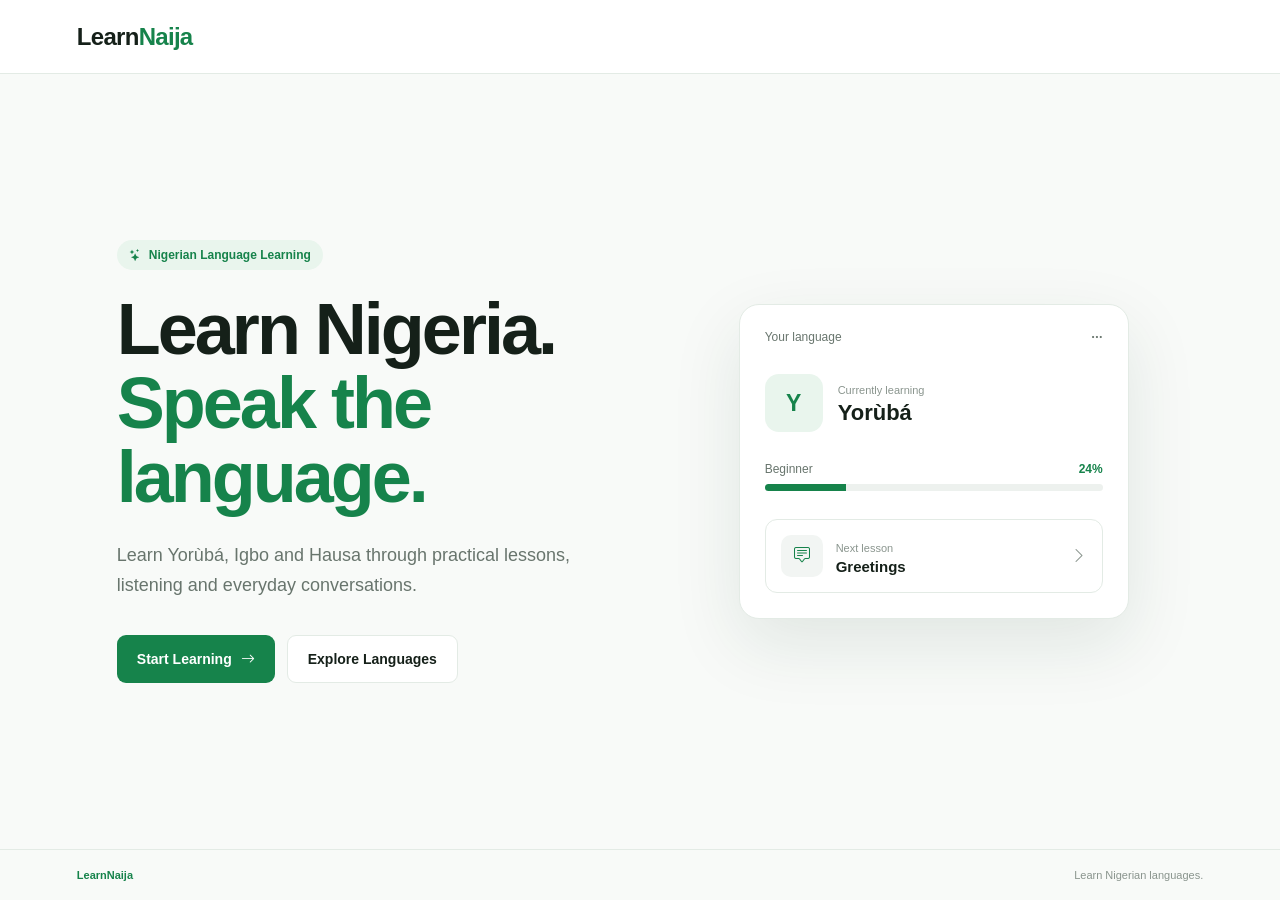
==== index.html @ c27b7b36 "Initial LearnNaija app" ====
<!DOCTYPE html>
<html lang="en">

<head>
  <meta charset="UTF-8">

  <meta
    name="viewport"
    content="width=device-width, initial-scale=1.0"
  >

  <title>LearnNaija</title>

  <!-- Bootstrap Icons -->
  <link
    rel="stylesheet"
    href="https://cdn.jsdelivr.net/npm/bootstrap-icons@1.11.3/font/bootstrap-icons.min.css"
  >

  <!-- Landing CSS -->
  <link rel="stylesheet" href="styles/index.css">
</head>

<body>

  <!-- LANDING NAV -->

  <header class="landing-nav">

    <a href="index.html" class="brand">
      Learn<span>Naija</span>
    </a>

    <button
      class="menu-button"
      aria-label="Open menu"
    >
      <i class="bi bi-list"></i>
    </button>

  </header>


  <!-- HERO -->

  <main class="landing-main">

    <section class="hero">

      <div class="hero-content">

        <div class="eyebrow">
          <i class="bi bi-stars"></i>
          Nigerian Language Learning
        </div>

        <h1>
          Learn Nigeria.<br>
          <span>Speak the language.</span>
        </h1>

        <p>
          Learn Yorùbá, Igbo and Hausa through
          practical lessons, listening and everyday
          conversations.
        </p>


        <div class="hero-actions">

          <a
            href="app.html"
            class="primary-btn"
          >
            Start Learning
            <i class="bi bi-arrow-right"></i>
          </a>


          <a
            href="app.html#languages"
            class="secondary-btn"
          >
            Explore Languages
          </a>

        </div>

      </div>


      <!-- SMALL VISUAL -->

      <div class="hero-visual">

        <div class="language-preview">

          <div class="preview-header">

            <span>
              Your language
            </span>

            <i class="bi bi-three-dots"></i>

          </div>


          <div class="selected-language">

            <div class="language-icon">
              Y
            </div>

            <div>
              <small>Currently learning</small>
              <h3>Yorùbá</h3>
            </div>

          </div>


          <div class="preview-progress">

            <div class="progress-info">

              <span>Beginner</span>

              <strong>24%</strong>

            </div>

            <div class="progress-track">
              <div></div>
            </div>

          </div>


          <div class="preview-lesson">

            <div class="lesson-icon">
              <i class="bi bi-chat-square-text"></i>
            </div>

            <div>

              <small>Next lesson</small>

              <h4>Greetings</h4>

            </div>

            <i class="bi bi-chevron-right"></i>

          </div>

        </div>

      </div>

    </section>

  </main>


  <footer class="landing-footer">

    <span>
      LearnNaija
    </span>

    <span>
      Learn Nigerian languages.
    </span>

  </footer>


  <script src="js/landing.js"></script>

</body>

</html>
---- styles/index.css ----
* {
  margin: 0;
  padding: 0;
  box-sizing: border-box;
}

:root {
  --green: #16834b;
  --green-dark: #0f6137;
  --green-light: #e9f5ed;

  --text: #152019;
  --muted: #68756d;

  --border: #e3ebe5;

  --background: #f8faf8;
  --white: #ffffff;
}

html {
  scroll-behavior: smooth;
}

body {
  font-family:
    Inter,
    Arial,
    Helvetica,
    sans-serif;

  background: var(--background);

  color: var(--text);

  min-height: 100vh;
}


/* =========================
   NAVIGATION
========================= */

.landing-nav {

  height: 74px;

  padding: 0 6%;

  display: flex;

  align-items: center;

  justify-content: space-between;

  background: rgba(255,255,255,0.95);

  border-bottom: 1px solid var(--border);

}

.brand {

  text-decoration: none;

  color: var(--text);

  font-size: 24px;

  font-weight: 800;

  letter-spacing: -0.7px;

}

.brand span {
  color: var(--green);
}

.menu-button {

  width: 42px;

  height: 42px;

  display: none;

  align-items: center;

  justify-content: center;

  border: 1px solid var(--border);

  background: white;

  border-radius: 9px;

  font-size: 21px;

  cursor: pointer;

}


/* =========================
   HERO
========================= */

.landing-main {

  min-height:
    calc(100vh - 125px);

  display: flex;

  align-items: center;

}

.hero {

  width: 100%;

  max-width: 1200px;

  margin: auto;

  padding: 80px 6%;

  display: grid;

  grid-template-columns:
    1.05fr
    0.95fr;

  gap: 80px;

  align-items: center;

}

.hero-content {

  max-width: 650px;

}

.eyebrow {

  display: inline-flex;

  align-items: center;

  gap: 8px;

  padding: 8px 12px;

  background: var(--green-light);

  color: var(--green);

  border-radius: 30px;

  font-size: 12px;

  font-weight: 700;

  margin-bottom: 22px;

}

.hero h1 {

  font-size:
    clamp(46px, 6vw, 72px);

  line-height: 1.03;

  letter-spacing: -3px;

  margin-bottom: 25px;

}

.hero h1 span {

  color: var(--green);

}

.hero-content > p {

  max-width: 560px;

  color: var(--muted);

  font-size: 18px;

  line-height: 1.7;

  margin-bottom: 34px;

}


/* =========================
   BUTTONS
========================= */

.hero-actions {

  display: flex;

  gap: 12px;

  flex-wrap: wrap;

}

.primary-btn,
.secondary-btn {

  min-height: 48px;

  padding: 0 20px;

  display: inline-flex;

  align-items: center;

  justify-content: center;

  gap: 9px;

  border-radius: 9px;

  text-decoration: none;

  font-size: 14px;

  font-weight: 700;

  transition: 0.2s;

}

.primary-btn {

  background: var(--green);

  color: white;

}

.primary-btn:hover {

  background: var(--green-dark);

  transform: translateY(-1px);

}

.secondary-btn {

  background: white;

  color: var(--text);

  border: 1px solid var(--border);

}

.secondary-btn:hover {

  border-color: var(--green);

  color: var(--green);

}


/* =========================
   VISUAL CARD
========================= */

.hero-visual {

  display: flex;

  justify-content: center;

}

.language-preview {

  width: 390px;

  background: white;

  border: 1px solid var(--border);

  border-radius: 20px;

  padding: 25px;

  box-shadow:
    0 25px 70px rgba(22, 60, 39, 0.10);

}

.preview-header {

  display: flex;

  align-items: center;

  justify-content: space-between;

  color: var(--muted);

  font-size: 12px;

}

.selected-language {

  display: flex;

  align-items: center;

  gap: 15px;

  padding: 30px 0;

}

.language-icon {

  width: 58px;

  height: 58px;

  display: flex;

  align-items: center;

  justify-content: center;

  border-radius: 14px;

  background: var(--green-light);

  color: var(--green);

  font-size: 23px;

  font-weight: 800;

}

.selected-language small,
.preview-lesson small {

  color: #8a958e;

  font-size: 11px;

}

.selected-language h3 {

  margin-top: 2px;

  font-size: 22px;

}


/* PROGRESS */

.progress-info {

  display: flex;

  justify-content: space-between;

  font-size: 12px;

  margin-bottom: 8px;

}

.progress-info span {

  color: var(--muted);

}

.progress-info strong {

  color: var(--green);

}

.progress-track {

  height: 7px;

  background: #edf1ee;

  border-radius: 20px;

  overflow: hidden;

}

.progress-track div {

  width: 24%;

  height: 100%;

  background: var(--green);

}


/* LESSON */

.preview-lesson {

  margin-top: 28px;

  padding: 15px;

  display: flex;

  align-items: center;

  gap: 13px;

  border: 1px solid var(--border);

  border-radius: 12px;

}

.lesson-icon {

  width: 42px;

  height: 42px;

  display: flex;

  align-items: center;

  justify-content: center;

  border-radius: 10px;

  background: #f2f5f3;

  color: var(--green);

}

.preview-lesson > div:nth-child(2) {

  flex: 1;

}

.preview-lesson h4 {

  font-size: 15px;

  margin-top: 2px;

}

.preview-lesson > i {

  color: #89948d;

}


/* =========================
   FOOTER
========================= */

.landing-footer {

  height: 51px;

  padding: 0 6%;

  display: flex;

  align-items: center;

  justify-content: space-between;

  border-top: 1px solid var(--border);

  color: #89948d;

  font-size: 11px;

}

.landing-footer span:first-child {

  color: var(--green);

  font-weight: 800;

}


/* =========================
   MOBILE
========================= */

@media (max-width: 800px) {

  .landing-nav {

    padding: 0 5%;

  }

  .menu-button {

    display: flex;

  }

  .landing-main {

    min-height:
      calc(100vh - 125px);

  }

  .hero {

    grid-template-columns: 1fr;

    gap: 45px;

    padding:
      55px 5%;

    text-align: center;

  }

  .hero-content {

    margin: auto;

  }

  .hero h1 {

    font-size: 46px;

    letter-spacing: -2px;

  }

  .hero-content > p {

    font-size: 16px;

  }

  .hero-actions {

    justify-content: center;

  }

  .hero-visual {

    width: 100%;

  }

  .language-preview {

    width: 100%;

    max-width: 390px;

  }

  .landing-footer {

    padding: 0 5%;

  }

}

@media (max-width: 450px) {

  .hero h1 {

    font-size: 40px;

  }

  .secondary-btn,
  .primary-btn {

    width: 100%;

  }

  .landing-footer span:last-child {

    display: none;

  }

}
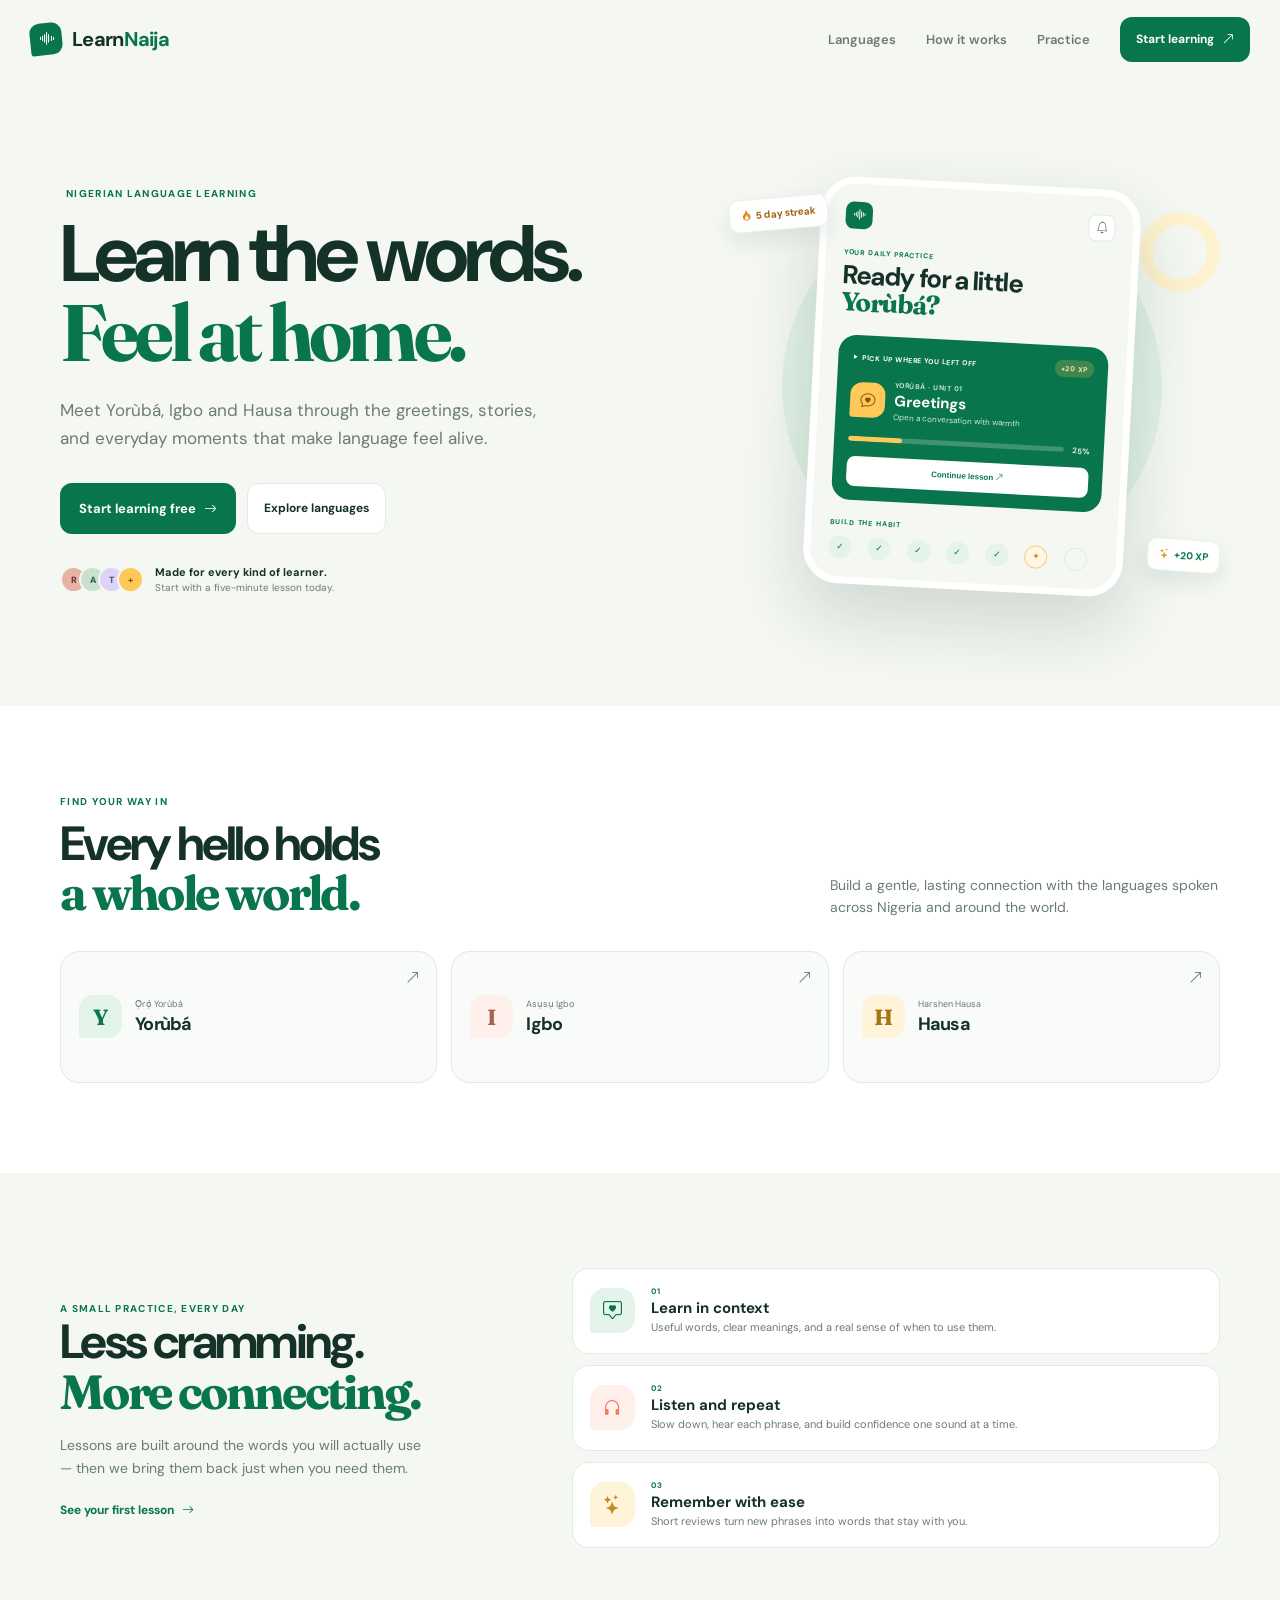
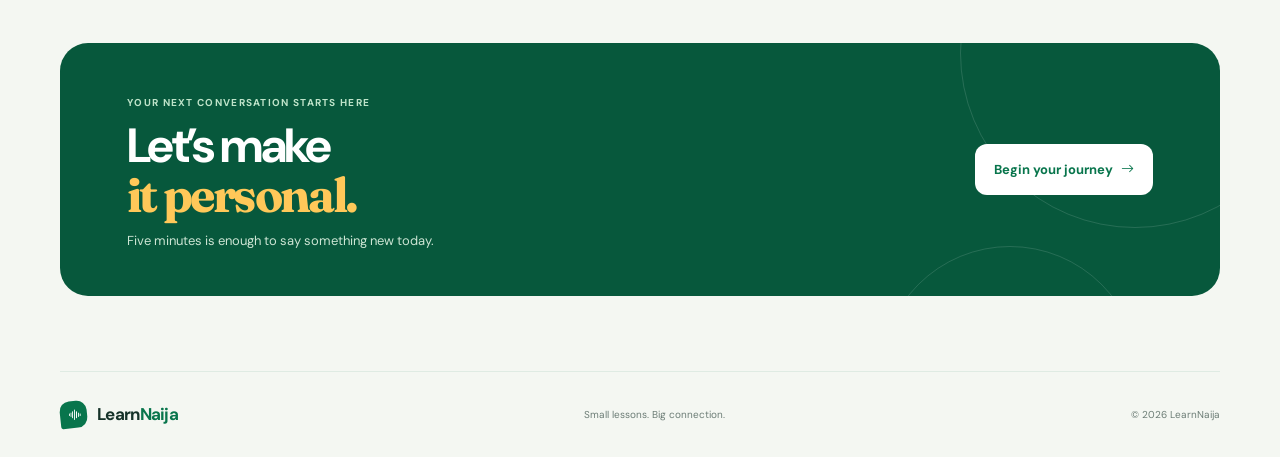
==== commit 106c586e: "LearnNaija AI Updtae" ====
--- a/index.html
+++ b/index.html
@@ -1,184 +1,227 @@
-<!DOCTYPE html>
-<html lang="en">
-
-<head>
-  <meta charset="UTF-8">
-
-  <meta
-    name="viewport"
-    content="width=device-width, initial-scale=1.0"
-  >
-
-  <title>LearnNaija</title>
-
-  <!-- Bootstrap Icons -->
-  <link
-    rel="stylesheet"
-    href="https://cdn.jsdelivr.net/npm/bootstrap-icons@1.11.3/font/bootstrap-icons.min.css"
-  >
-
-  <!-- Landing CSS -->
-  <link rel="stylesheet" href="styles/index.css">
-</head>
-
-<body>
-
-  <!-- LANDING NAV -->
-
-  <header class="landing-nav">
-
-    <a href="index.html" class="brand">
-      Learn<span>Naija</span>
-    </a>
-
-    <button
-      class="menu-button"
-      aria-label="Open menu"
-    >
-      <i class="bi bi-list"></i>
-    </button>
-
-  </header>
-
-
-  <!-- HERO -->
-
-  <main class="landing-main">
-
-    <section class="hero">
-
-      <div class="hero-content">
-
-        <div class="eyebrow">
-          <i class="bi bi-stars"></i>
-          Nigerian Language Learning
-        </div>
-
-        <h1>
-          Learn Nigeria.<br>
-          <span>Speak the language.</span>
-        </h1>
-
-        <p>
-          Learn Yorùbá, Igbo and Hausa through
-          practical lessons, listening and everyday
-          conversations.
-        </p>
-
-
-        <div class="hero-actions">
-
-          <a
-            href="app.html"
-            class="primary-btn"
-          >
-            Start Learning
-            <i class="bi bi-arrow-right"></i>
-          </a>
-
-
-          <a
-            href="app.html#languages"
-            class="secondary-btn"
-          >
-            Explore Languages
-          </a>
-
-        </div>
-
-      </div>
-
-
-      <!-- SMALL VISUAL -->
-
-      <div class="hero-visual">
-
-        <div class="language-preview">
-
-          <div class="preview-header">
-
-            <span>
-              Your language
-            </span>
-
-            <i class="bi bi-three-dots"></i>
-
-          </div>
-
-
-          <div class="selected-language">
-
-            <div class="language-icon">
-              Y
-            </div>
-
-            <div>
-              <small>Currently learning</small>
-              <h3>Yorùbá</h3>
-            </div>
-
-          </div>
-
-
-          <div class="preview-progress">
-
-            <div class="progress-info">
-
-              <span>Beginner</span>
-
-              <strong>24%</strong>
-
-            </div>
-
-            <div class="progress-track">
-              <div></div>
-            </div>
-
-          </div>
-
-
-          <div class="preview-lesson">
-
-            <div class="lesson-icon">
-              <i class="bi bi-chat-square-text"></i>
-            </div>
-
-            <div>
-
-              <small>Next lesson</small>
-
-              <h4>Greetings</h4>
-
-            </div>
-
-            <i class="bi bi-chevron-right"></i>
-
-          </div>
-
-        </div>
-
-      </div>
-
-    </section>
-
-  </main>
-
-
-  <footer class="landing-footer">
-
-    <span>
-      LearnNaija
-    </span>
-
-    <span>
-      Learn Nigerian languages.
-    </span>
-
-  </footer>
-
-
-  <script src="js/landing.js"></script>
-
-</body>
-
-</html>+<!doctype html>
+<html lang="en">
+  <head>
+    <meta charset="UTF-8" />
+    <meta name="viewport" content="width=device-width, initial-scale=1.0" />
+    <meta name="theme-color" content="#0a704a" />
+    <meta
+      name="description"
+      content="Learn Yorùbá, Igbo, and Hausa with joyful, everyday lessons."
+    />
+    <title>LearnNaija — Speak it like home</title>
+    <link rel="preconnect" href="https://fonts.googleapis.com" />
+    <link rel="preconnect" href="https://fonts.gstatic.com" crossorigin />
+    <link
+      href="https://fonts.googleapis.com/css2?family=DM+Sans:wght@400;500;600;700&family=Fraunces:opsz,wght@9..144,600;9..144,700&display=swap"
+      rel="stylesheet"
+    />
+    <link
+      rel="stylesheet"
+      href="https://cdn.jsdelivr.net/npm/bootstrap-icons@1.11.3/font/bootstrap-icons.min.css"
+    />
+    <link rel="stylesheet" href="styles/index.css" />
+  </head>
+  <body>
+    <header class="landing-nav">
+      <a href="index.html" class="brand" aria-label="LearnNaija home"
+        ><span class="brand-mark"><i class="bi bi-soundwave"></i></span
+        ><span>Learn<span>Naija</span></span></a
+      >
+      <nav class="desktop-nav" aria-label="Landing navigation">
+        <a href="#languages">Languages</a
+        ><a href="#how-it-works">How it works</a
+        ><a href="app.html#practice">Practice</a>
+      </nav>
+      <a class="nav-cta" href="app.html"
+        >Start learning <i class="bi bi-arrow-up-right"></i
+      ></a>
+      <button
+        class="menu-button"
+        id="menu-button"
+        type="button"
+        aria-label="Open navigation"
+        aria-expanded="false"
+      >
+        <i class="bi bi-list"></i>
+      </button>
+      <div class="mobile-menu" id="mobile-menu" hidden>
+        <a href="#languages">Languages</a
+        ><a href="#how-it-works">How it works</a
+        ><a href="app.html#practice">Practice</a
+        ><a href="app.html">Start learning <i class="bi bi-arrow-right"></i></a>
+      </div>
+    </header>
+
+    <main>
+      <section class="hero site-shell">
+        <div class="hero-content">
+          <p class="eyebrow">
+            <i class="bi bi-sparkle"></i> NIGERIAN LANGUAGE LEARNING
+          </p>
+          <h1>Learn the words.<br /><em>Feel at home.</em></h1>
+          <p class="hero-copy">
+            Meet Yorùbá, Igbo and Hausa through the greetings, stories, and
+            everyday moments that make language feel alive.
+          </p>
+          <div class="hero-actions">
+            <a href="app.html" class="primary-btn"
+              >Start learning free <i class="bi bi-arrow-right"></i></a
+            ><a href="#languages" class="secondary-btn">Explore languages</a>
+          </div>
+          <div class="hero-proof">
+            <div class="avatar-stack" aria-hidden="true">
+              <span>R</span><span>A</span><span>T</span><span>+</span>
+            </div>
+            <p>
+              <strong>Made for every kind of learner.</strong><br />Start with a
+              five-minute lesson today.
+            </p>
+          </div>
+        </div>
+        <div
+          class="hero-visual"
+          aria-label="A preview of the LearnNaija experience"
+        >
+          <span class="float-tag tag-one"
+            ><i class="bi bi-fire"></i> 5 day streak</span
+          ><span class="float-tag tag-two"
+            ><i class="bi bi-stars"></i> +20 XP</span
+          >
+          <div class="app-preview">
+            <div class="preview-top">
+              <span class="preview-logo"><i class="bi bi-soundwave"></i></span
+              ><span class="preview-bell"><i class="bi bi-bell"></i></span>
+            </div>
+            <p class="preview-eyebrow">YOUR DAILY PRACTICE</p>
+            <h2>Ready for a little<br /><em>Yorùbá?</em></h2>
+            <article class="preview-lesson">
+              <div class="preview-lesson-top">
+                <span
+                  ><i class="bi bi-play-fill"></i> PICK UP WHERE YOU LEFT
+                  OFF</span
+                ><b>+20 XP</b>
+              </div>
+              <div class="preview-lesson-body">
+                <i class="bi bi-chat-heart"></i>
+                <div>
+                  <small>YORÙBÁ · UNIT 01</small><strong>Greetings</strong
+                  ><span>Open a conversation with warmth</span>
+                </div>
+              </div>
+              <div class="preview-progress"><span></span><b>25%</b></div>
+              <button type="button">
+                Continue lesson <i class="bi bi-arrow-up-right"></i>
+              </button>
+            </article>
+            <p class="preview-section-label">BUILD THE HABIT</p>
+            <div class="preview-week">
+              <span>✓</span><span>✓</span><span>✓</span><span>✓</span
+              ><span>✓</span><span>✦</span><span></span>
+            </div>
+          </div>
+          <span class="hero-shape shape-one"></span
+          ><span class="hero-shape shape-two"></span>
+        </div>
+      </section>
+
+      <section class="language-strip" id="languages">
+        <div class="site-shell">
+          <p class="eyebrow">FIND YOUR WAY IN</p>
+          <div class="strip-heading">
+            <h2>Every hello holds<br /><em>a whole world.</em></h2>
+            <p>
+              Build a gentle, lasting connection with the languages spoken
+              across Nigeria and around the world.
+            </p>
+          </div>
+          <div class="language-grid">
+            <a href="app.html#learn" class="language-tile yoruba"
+              ><span>Y</span>
+              <div><small>Ọ̀rọ̀ Yorùbá</small><strong>Yorùbá</strong></div>
+              <i class="bi bi-arrow-up-right"></i></a
+            ><a href="app.html#learn" class="language-tile igbo"
+              ><span>I</span>
+              <div><small>Asụsụ Igbo</small><strong>Igbo</strong></div>
+              <i class="bi bi-arrow-up-right"></i></a
+            ><a href="app.html#learn" class="language-tile hausa"
+              ><span>H</span>
+              <div><small>Harshen Hausa</small><strong>Hausa</strong></div>
+              <i class="bi bi-arrow-up-right"></i
+            ></a>
+          </div>
+        </div>
+      </section>
+
+      <section class="how-section site-shell" id="how-it-works">
+        <div class="how-copy">
+          <p class="eyebrow">A SMALL PRACTICE, EVERY DAY</p>
+          <h2>Less cramming.<br /><em>More connecting.</em></h2>
+          <p>
+            Lessons are built around the words you will actually use — then we
+            bring them back just when you need them.
+          </p>
+          <a href="app.html" class="inline-link"
+            >See your first lesson <i class="bi bi-arrow-right"></i
+          ></a>
+        </div>
+        <div class="how-cards">
+          <article>
+            <span class="how-icon"
+              ><i class="bi bi-chat-square-heart"></i
+            ></span>
+            <div>
+              <small>01</small>
+              <h3>Learn in context</h3>
+              <p>
+                Useful words, clear meanings, and a real sense of when to use
+                them.
+              </p>
+            </div>
+          </article>
+          <article>
+            <span class="how-icon coral"><i class="bi bi-headphones"></i></span>
+            <div>
+              <small>02</small>
+              <h3>Listen and repeat</h3>
+              <p>
+                Slow down, hear each phrase, and build confidence one sound at a
+                time.
+              </p>
+            </div>
+          </article>
+          <article>
+            <span class="how-icon yellow"><i class="bi bi-stars"></i></span>
+            <div>
+              <small>03</small>
+              <h3>Remember with ease</h3>
+              <p>
+                Short reviews turn new phrases into words that stay with you.
+              </p>
+            </div>
+          </article>
+        </div>
+      </section>
+
+      <section class="closing-cta site-shell">
+        <div>
+          <p class="eyebrow">YOUR NEXT CONVERSATION STARTS HERE</p>
+          <h2>Let’s make<br /><em>it personal.</em></h2>
+          <p>Five minutes is enough to say something new today.</p>
+        </div>
+        <a href="app.html" class="primary-btn light"
+          >Begin your journey <i class="bi bi-arrow-right"></i></a
+        ><span class="cta-orbit one"></span><span class="cta-orbit two"></span>
+      </section>
+    </main>
+
+    <footer class="landing-footer site-shell">
+      <a href="index.html" class="brand"
+        ><span class="brand-mark"><i class="bi bi-soundwave"></i></span
+        ><span>Learn<span>Naija</span></span></a
+      >
+      <p>Small lessons. Big connection.</p>
+      <span>© <span id="year"></span> LearnNaija</span>
+    </footer>
+    <script src="js/index.js"></script>
+  </body>
+</html>
--- a/styles/index.css
+++ b/styles/index.css
@@ -1,629 +1,11 @@
-* {
-  margin: 0;
-  padding: 0;
-  box-sizing: border-box;
-}
-
-:root {
-  --green: #16834b;
-  --green-dark: #0f6137;
-  --green-light: #e9f5ed;
-
-  --text: #152019;
-  --muted: #68756d;
-
-  --border: #e3ebe5;
-
-  --background: #f8faf8;
-  --white: #ffffff;
-}
-
-html {
-  scroll-behavior: smooth;
-}
-
-body {
-  font-family:
-    Inter,
-    Arial,
-    Helvetica,
-    sans-serif;
-
-  background: var(--background);
-
-  color: var(--text);
-
-  min-height: 100vh;
-}
-
-
-/* =========================
-   NAVIGATION
-========================= */
-
-.landing-nav {
-
-  height: 74px;
-
-  padding: 0 6%;
-
-  display: flex;
-
-  align-items: center;
-
-  justify-content: space-between;
-
-  background: rgba(255,255,255,0.95);
-
-  border-bottom: 1px solid var(--border);
-
-}
-
-.brand {
-
-  text-decoration: none;
-
-  color: var(--text);
-
-  font-size: 24px;
-
-  font-weight: 800;
-
-  letter-spacing: -0.7px;
-
-}
-
-.brand span {
-  color: var(--green);
-}
-
-.menu-button {
-
-  width: 42px;
-
-  height: 42px;
-
-  display: none;
-
-  align-items: center;
-
-  justify-content: center;
-
-  border: 1px solid var(--border);
-
-  background: white;
-
-  border-radius: 9px;
-
-  font-size: 21px;
-
-  cursor: pointer;
-
-}
-
-
-/* =========================
-   HERO
-========================= */
-
-.landing-main {
-
-  min-height:
-    calc(100vh - 125px);
-
-  display: flex;
-
-  align-items: center;
-
-}
-
-.hero {
-
-  width: 100%;
-
-  max-width: 1200px;
-
-  margin: auto;
-
-  padding: 80px 6%;
-
-  display: grid;
-
-  grid-template-columns:
-    1.05fr
-    0.95fr;
-
-  gap: 80px;
-
-  align-items: center;
-
-}
-
-.hero-content {
-
-  max-width: 650px;
-
-}
-
-.eyebrow {
-
-  display: inline-flex;
-
-  align-items: center;
-
-  gap: 8px;
-
-  padding: 8px 12px;
-
-  background: var(--green-light);
-
-  color: var(--green);
-
-  border-radius: 30px;
-
-  font-size: 12px;
-
-  font-weight: 700;
-
-  margin-bottom: 22px;
-
-}
-
-.hero h1 {
-
-  font-size:
-    clamp(46px, 6vw, 72px);
-
-  line-height: 1.03;
-
-  letter-spacing: -3px;
-
-  margin-bottom: 25px;
-
-}
-
-.hero h1 span {
-
-  color: var(--green);
-
-}
-
-.hero-content > p {
-
-  max-width: 560px;
-
-  color: var(--muted);
-
-  font-size: 18px;
-
-  line-height: 1.7;
-
-  margin-bottom: 34px;
-
-}
-
-
-/* =========================
-   BUTTONS
-========================= */
-
-.hero-actions {
-
-  display: flex;
-
-  gap: 12px;
-
-  flex-wrap: wrap;
-
-}
-
-.primary-btn,
-.secondary-btn {
-
-  min-height: 48px;
-
-  padding: 0 20px;
-
-  display: inline-flex;
-
-  align-items: center;
-
-  justify-content: center;
-
-  gap: 9px;
-
-  border-radius: 9px;
-
-  text-decoration: none;
-
-  font-size: 14px;
-
-  font-weight: 700;
-
-  transition: 0.2s;
-
-}
-
-.primary-btn {
-
-  background: var(--green);
-
-  color: white;
-
-}
-
-.primary-btn:hover {
-
-  background: var(--green-dark);
-
-  transform: translateY(-1px);
-
-}
-
-.secondary-btn {
-
-  background: white;
-
-  color: var(--text);
-
-  border: 1px solid var(--border);
-
-}
-
-.secondary-btn:hover {
-
-  border-color: var(--green);
-
-  color: var(--green);
-
-}
-
-
-/* =========================
-   VISUAL CARD
-========================= */
-
-.hero-visual {
-
-  display: flex;
-
-  justify-content: center;
-
-}
-
-.language-preview {
-
-  width: 390px;
-
-  background: white;
-
-  border: 1px solid var(--border);
-
-  border-radius: 20px;
-
-  padding: 25px;
-
-  box-shadow:
-    0 25px 70px rgba(22, 60, 39, 0.10);
-
-}
-
-.preview-header {
-
-  display: flex;
-
-  align-items: center;
-
-  justify-content: space-between;
-
-  color: var(--muted);
-
-  font-size: 12px;
-
-}
-
-.selected-language {
-
-  display: flex;
-
-  align-items: center;
-
-  gap: 15px;
-
-  padding: 30px 0;
-
-}
-
-.language-icon {
-
-  width: 58px;
-
-  height: 58px;
-
-  display: flex;
-
-  align-items: center;
-
-  justify-content: center;
-
-  border-radius: 14px;
-
-  background: var(--green-light);
-
-  color: var(--green);
-
-  font-size: 23px;
-
-  font-weight: 800;
-
-}
-
-.selected-language small,
-.preview-lesson small {
-
-  color: #8a958e;
-
-  font-size: 11px;
-
-}
-
-.selected-language h3 {
-
-  margin-top: 2px;
-
-  font-size: 22px;
-
-}
-
-
-/* PROGRESS */
-
-.progress-info {
-
-  display: flex;
-
-  justify-content: space-between;
-
-  font-size: 12px;
-
-  margin-bottom: 8px;
-
-}
-
-.progress-info span {
-
-  color: var(--muted);
-
-}
-
-.progress-info strong {
-
-  color: var(--green);
-
-}
-
-.progress-track {
-
-  height: 7px;
-
-  background: #edf1ee;
-
-  border-radius: 20px;
-
-  overflow: hidden;
-
-}
-
-.progress-track div {
-
-  width: 24%;
-
-  height: 100%;
-
-  background: var(--green);
-
-}
-
-
-/* LESSON */
-
-.preview-lesson {
-
-  margin-top: 28px;
-
-  padding: 15px;
-
-  display: flex;
-
-  align-items: center;
-
-  gap: 13px;
-
-  border: 1px solid var(--border);
-
-  border-radius: 12px;
-
-}
-
-.lesson-icon {
-
-  width: 42px;
-
-  height: 42px;
-
-  display: flex;
-
-  align-items: center;
-
-  justify-content: center;
-
-  border-radius: 10px;
-
-  background: #f2f5f3;
-
-  color: var(--green);
-
-}
-
-.preview-lesson > div:nth-child(2) {
-
-  flex: 1;
-
-}
-
-.preview-lesson h4 {
-
-  font-size: 15px;
-
-  margin-top: 2px;
-
-}
-
-.preview-lesson > i {
-
-  color: #89948d;
-
-}
-
-
-/* =========================
-   FOOTER
-========================= */
-
-.landing-footer {
-
-  height: 51px;
-
-  padding: 0 6%;
-
-  display: flex;
-
-  align-items: center;
-
-  justify-content: space-between;
-
-  border-top: 1px solid var(--border);
-
-  color: #89948d;
-
-  font-size: 11px;
-
-}
-
-.landing-footer span:first-child {
-
-  color: var(--green);
-
-  font-weight: 800;
-
-}
-
-
-/* =========================
-   MOBILE
-========================= */
-
-@media (max-width: 800px) {
-
-  .landing-nav {
-
-    padding: 0 5%;
-
-  }
-
-  .menu-button {
-
-    display: flex;
-
-  }
-
-  .landing-main {
-
-    min-height:
-      calc(100vh - 125px);
-
-  }
-
-  .hero {
-
-    grid-template-columns: 1fr;
-
-    gap: 45px;
-
-    padding:
-      55px 5%;
-
-    text-align: center;
-
-  }
-
-  .hero-content {
-
-    margin: auto;
-
-  }
-
-  .hero h1 {
-
-    font-size: 46px;
-
-    letter-spacing: -2px;
-
-  }
-
-  .hero-content > p {
-
-    font-size: 16px;
-
-  }
-
-  .hero-actions {
-
-    justify-content: center;
-
-  }
-
-  .hero-visual {
-
-    width: 100%;
-
-  }
-
-  .language-preview {
-
-    width: 100%;
-
-    max-width: 390px;
-
-  }
-
-  .landing-footer {
-
-    padding: 0 5%;
-
-  }
-
-}
-
-@media (max-width: 450px) {
-
-  .hero h1 {
-
-    font-size: 40px;
-
-  }
-
-  .secondary-btn,
-  .primary-btn {
-
-    width: 100%;
-
-  }
-
-  .landing-footer span:last-child {
-
-    display: none;
-
-  }
-
-}+:root { --ink:#153229; --muted:#6b7c75; --green:#08754c; --green-deep:#07583c; --green-pale:#e5f4ea; --yellow:#ffc859; --coral:#ef7c63; --line:#dfebe3; --soft:#f4f7f2; }
+* { box-sizing:border-box; } html { scroll-behavior:smooth; } body { min-width:320px; margin:0; color:var(--ink); background:var(--soft); font-family:"DM Sans",Arial,sans-serif; } a,button { -webkit-tap-highlight-color:transparent; } a:focus-visible, button:focus-visible { outline:3px solid var(--yellow); outline-offset:4px; } h1,h2,h3,p { margin:0; } h1,h2 { letter-spacing:-.055em; } em { color:var(--green); font-family:"Fraunces",Georgia,serif; font-style:normal; }.site-shell { width:min(1160px,calc(100% - 48px)); margin:0 auto; }.eyebrow { display:inline-flex; align-items:center; gap:6px; color:var(--green); font-size:10px; font-weight:700; letter-spacing:.13em; }
+.landing-nav { position:relative; z-index:20; height:78px; display:flex; align-items:center; justify-content:space-between; width:min(1220px,calc(100% - 48px)); margin:0 auto; }.brand { display:inline-flex; align-items:center; gap:10px; color:var(--ink); text-decoration:none; font-size:20px; font-weight:700; letter-spacing:-.7px; }.brand > span:last-child span { color:var(--green); }.brand-mark { width:32px; height:32px; display:grid; place-items:center; border-radius:10px 10px 10px 2px; background:var(--green); color:#fff; font-size:17px; transform:rotate(-6deg); }.brand-mark i { transform:rotate(6deg); }.desktop-nav { display:flex; align-items:center; gap:30px; margin-left:auto; margin-right:30px; }.desktop-nav a { color:var(--muted); font-size:13px; font-weight:600; text-decoration:none; }.desktop-nav a:hover { color:var(--green); }.nav-cta,.primary-btn,.secondary-btn { display:inline-flex; align-items:center; justify-content:center; gap:8px; min-height:45px; padding:0 16px; border-radius:12px; font-size:12px; font-weight:700; text-decoration:none; transition:.2s ease; }.nav-cta,.primary-btn { background:var(--green); color:white; }.nav-cta:hover,.primary-btn:hover { background:var(--green-deep); transform:translateY(-2px); }.menu-button { display:none; width:40px; height:40px; border:1px solid var(--line); border-radius:12px; background:white; color:var(--ink); font-size:18px; cursor:pointer; }.mobile-menu { display:none; }
+.hero { display:grid; grid-template-columns:1fr .85fr; gap:80px; min-height:600px; padding-top:76px; padding-bottom:87px; align-items:center; }.hero-content { max-width:580px; }.hero h1 { margin-top:15px; font-size:clamp(50px,6.5vw,80px); line-height:.98; }.hero-copy { max-width:510px; margin-top:22px; color:var(--muted); font-size:17px; line-height:1.65; }.hero-actions { display:flex; flex-wrap:wrap; gap:11px; margin-top:31px; }.primary-btn { min-height:51px; padding:0 19px; font-size:13px; }.secondary-btn { border:1px solid var(--line); background:white; color:var(--ink); }.secondary-btn:hover { border-color:#8ec19e; color:var(--green); transform:translateY(-2px); }.hero-proof { display:flex; align-items:center; gap:11px; margin-top:30px; }.avatar-stack { display:flex; padding-left:8px; }.avatar-stack span { width:27px; height:27px; display:grid; place-items:center; margin-left:-8px; border:2px solid var(--soft); border-radius:50%; background:#e8b2a5; color:#5e332a; font-size:9px; font-weight:700; }.avatar-stack span:nth-child(2) { background:#c9e2d0; color:#245b38; }.avatar-stack span:nth-child(3) { background:#ddd2f7; color:#514077; }.avatar-stack span:last-child { background:var(--yellow); color:#724e08; }.hero-proof p { color:var(--muted); font-size:10px; line-height:1.5; }.hero-proof strong { color:var(--ink); font-size:11px; }
+.hero-visual { position:relative; min-height:465px; display:grid; place-items:center; }.app-preview { position:relative; z-index:2; width:320px; padding:18px; border:7px solid white; border-radius:35px; background:#f4f7f2; box-shadow:0 30px 70px rgba(14,52,37,.16); transform:rotate(3deg); }.preview-top { display:flex; align-items:center; justify-content:space-between; }.preview-logo,.preview-bell { width:27px; height:27px; display:grid; place-items:center; border-radius:8px; }.preview-logo { background:var(--green); color:white; font-size:14px; }.preview-bell { border:1px solid var(--line); background:white; color:var(--muted); font-size:12px; }.preview-eyebrow,.preview-section-label { margin-top:19px; color:var(--green); font-size:7px; font-weight:700; letter-spacing:.12em; }.app-preview h2 { margin-top:5px; font-size:26px; line-height:1.05; }.preview-lesson { margin-top:18px; padding:14px; overflow:hidden; border-radius:18px; background:var(--green); color:white; }.preview-lesson-top,.preview-lesson-body,.preview-progress { display:flex; align-items:center; }.preview-lesson-top { justify-content:space-between; font-size:7px; font-weight:700; letter-spacing:.07em; }.preview-lesson-top b { padding:4px 6px; border-radius:8px; background:rgba(255,200,89,.22); color:#ffe5ad; font-size:7px; }.preview-lesson-body { gap:9px; margin-top:13px; }.preview-lesson-body > i { width:35px; height:35px; display:grid; place-items:center; border-radius:12px 12px 12px 3px; background:var(--yellow); color:#7f550a; font-size:15px; }.preview-lesson-body div { display:grid; gap:1px; }.preview-lesson-body small { color:#c9e5d1; font-size:7px; font-weight:700; letter-spacing:.07em; }.preview-lesson-body strong { font-size:15px; }.preview-lesson-body span { color:#d3ead9; font-size:8px; }.preview-progress { gap:8px; margin-top:14px; }.preview-progress span { height:5px; flex:1; overflow:hidden; border-radius:99px; background:rgba(255,255,255,.22); }.preview-progress span::after { display:block; width:25%; height:100%; content:""; border-radius:99px; background:var(--yellow); }.preview-progress b { color:#d7eee0; font-size:8px; }.preview-lesson button { width:100%; height:30px; margin-top:12px; border:0; border-radius:8px; background:white; color:var(--green); font-size:8px; font-weight:700; }.preview-section-label { margin-top:18px; }.preview-week { display:grid; grid-template-columns:repeat(7,1fr); gap:5px; margin-top:9px; }.preview-week span { width:23px; height:23px; display:grid; place-items:center; border:1px solid var(--line); border-radius:50%; color:#8ea196; font-size:9px; }.preview-week span:nth-child(-n+5) { border:0; background:var(--green-pale); color:var(--green); }.preview-week span:nth-child(6) { border-color:#f3d189; background:#fff7e4; color:#d18a18; }.float-tag { position:absolute; z-index:3; display:flex; align-items:center; gap:5px; padding:9px 11px; border:1px solid rgba(222,235,226,.7); border-radius:10px; background:rgba(255,255,255,.92); box-shadow:0 10px 22px rgba(14,52,37,.09); font-size:10px; font-weight:700; }.tag-one { top:43px; left:1%; color:#a5610d; transform:rotate(-5deg); }.tag-one i { color:#e9851b; }.tag-two { right:0; bottom:47px; color:var(--green); transform:rotate(4deg); }.tag-two i { color:#d79b20; }.hero-shape { position:absolute; border-radius:50%; }.shape-one { width:380px; height:380px; background:#e1f1e6; }.shape-two { width:80px; height:80px; right:0; top:58px; border:13px solid #fff2ce; }
+.language-strip { padding:83px 0 90px; background:white; }.strip-heading { display:flex; align-items:flex-end; justify-content:space-between; gap:30px; margin-top:9px; }.strip-heading h2,.how-copy h2,.closing-cta h2 { font-size:clamp(33px,4vw,48px); line-height:1.03; }.strip-heading > p { max-width:390px; color:var(--muted); font-size:14px; line-height:1.6; }.language-grid { display:grid; grid-template-columns:repeat(3,1fr); gap:14px; margin-top:32px; }.language-tile { position:relative; display:flex; align-items:center; gap:13px; min-height:132px; padding:18px; overflow:hidden; border:1px solid var(--line); border-radius:19px; background:#f8fbf8; color:var(--ink); text-decoration:none; transition:.2s ease; }.language-tile:hover { border-color:#98c8a7; transform:translateY(-4px); box-shadow:0 15px 26px rgba(15,54,38,.07); }.language-tile > span { width:43px; height:43px; display:grid; flex:0 0 auto; place-items:center; border-radius:14px 14px 14px 3px; background:var(--green-pale); color:var(--green); font-family:"Fraunces",Georgia,serif; font-size:22px; font-weight:700; }.language-tile div { display:grid; gap:2px; }.language-tile small { color:var(--muted); font-size:9px; }.language-tile strong { font-size:18px; letter-spacing:-.04em; }.language-tile > i { position:absolute; right:16px; top:16px; color:var(--muted); font-size:14px; }.language-tile.igbo > span { background:#fff0eb; color:#a96050; }.language-tile.hausa > span { background:#fff4da; color:#a27413; }
+.how-section { display:grid; grid-template-columns:.8fr 1.2fr; gap:80px; padding:95px 0; align-items:center; }.how-copy > p:last-of-type { max-width:365px; margin-top:17px; color:var(--muted); font-size:14px; line-height:1.65; }.inline-link { display:inline-flex; align-items:center; gap:8px; margin-top:22px; color:var(--green); font-size:12px; font-weight:700; text-decoration:none; }.inline-link:hover { text-decoration:underline; }.how-cards { display:grid; gap:11px; }.how-cards article { display:flex; align-items:center; gap:16px; padding:17px; border:1px solid var(--line); border-radius:17px; background:white; }.how-icon { width:45px; height:45px; display:grid; flex:0 0 auto; place-items:center; border-radius:15px 15px 15px 3px; background:var(--green-pale); color:var(--green); font-size:19px; }.how-icon.coral { background:#fff0eb; color:var(--coral); }.how-icon.yellow { background:#fff4da; color:#c58c18; }.how-cards article > div { display:grid; gap:2px; }.how-cards small { color:var(--green); font-size:8px; font-weight:700; letter-spacing:.1em; }.how-cards h3 { font-size:15px; }.how-cards p { color:var(--muted); font-size:11px; line-height:1.45; }
+.closing-cta { position:relative; display:flex; align-items:center; justify-content:space-between; gap:40px; margin-bottom:75px; padding:47px clamp(25px,6vw,67px); overflow:hidden; border-radius:28px; background:var(--green-deep); color:white; }.closing-cta > div,.closing-cta > a { position:relative; z-index:1; }.closing-cta .eyebrow { color:#bfe4ca; }.closing-cta h2 { margin-top:10px; }.closing-cta h2 em { color:var(--yellow); }.closing-cta p:last-child { margin-top:11px; color:#cde5d4; font-size:13px; }.primary-btn.light { flex:0 0 auto; background:white; color:var(--green); }.primary-btn.light:hover { background:#f2f8f3; }.cta-orbit { position:absolute; border:1px solid rgba(255,255,255,.13); border-radius:50%; }.cta-orbit.one { width:350px; height:350px; right:-90px; top:-165px; }.cta-orbit.two { width:260px; height:260px; right:80px; bottom:-210px; }.landing-footer { display:flex; align-items:center; justify-content:space-between; min-height:86px; border-top:1px solid var(--line); color:var(--muted); font-size:10px; }.landing-footer .brand { font-size:17px; }.landing-footer .brand-mark { width:27px; height:27px; font-size:14px; }
+@media (max-width:800px) { .desktop-nav,.nav-cta { display:none; }.menu-button { display:grid; place-items:center; }.mobile-menu { position:absolute; top:65px; right:0; left:0; z-index:5; display:grid; gap:4px; padding:12px; border:1px solid var(--line); border-radius:16px; background:white; box-shadow:0 15px 35px rgba(16,49,37,.1); }.mobile-menu[hidden] { display:none; }.mobile-menu a { display:flex; align-items:center; justify-content:space-between; padding:12px; border-radius:10px; color:var(--ink); font-size:13px; font-weight:600; text-decoration:none; }.mobile-menu a:last-child { background:var(--green); color:white; }.hero { grid-template-columns:1fr; gap:53px; padding-top:58px; text-align:center; }.hero-content { margin:0 auto; }.hero-copy { margin-right:auto; margin-left:auto; }.hero-actions,.hero-proof { justify-content:center; }.hero-visual { min-height:420px; }.language-strip { padding:66px 0; }.strip-heading { display:grid; gap:13px; }.how-section { grid-template-columns:1fr; gap:41px; padding:70px 0; }.closing-cta { margin-bottom:58px; }.landing-footer { min-height:76px; } }
+@media (max-width:570px) { .site-shell,.landing-nav { width:calc(100% - 32px); }.hero { min-height:0; padding-top:42px; padding-bottom:63px; }.hero h1 { font-size:51px; }.hero-copy { font-size:14px; }.hero-actions { display:grid; }.primary-btn,.secondary-btn { width:100%; }.hero-visual { min-height:370px; }.app-preview { width:284px; transform:rotate(2deg); }.tag-one { left:0; top:21px; }.tag-two { right:0; bottom:15px; }.shape-one { width:320px; height:320px; }.shape-two { width:58px; height:58px; border-width:10px; }.language-grid { grid-template-columns:1fr; margin-top:24px; }.language-tile { min-height:94px; }.language-strip { padding:57px 0; }.how-section { padding:57px 0; }.how-cards article { align-items:flex-start; }.closing-cta { display:grid; gap:24px; padding:31px 24px; border-radius:23px; }.landing-footer > p { display:none; }.landing-footer { font-size:9px; } }
+@media (prefers-reduced-motion:reduce) { *,*::before,*::after { scroll-behavior:auto!important; transition-duration:.01ms!important; animation-duration:.01ms!important; } }
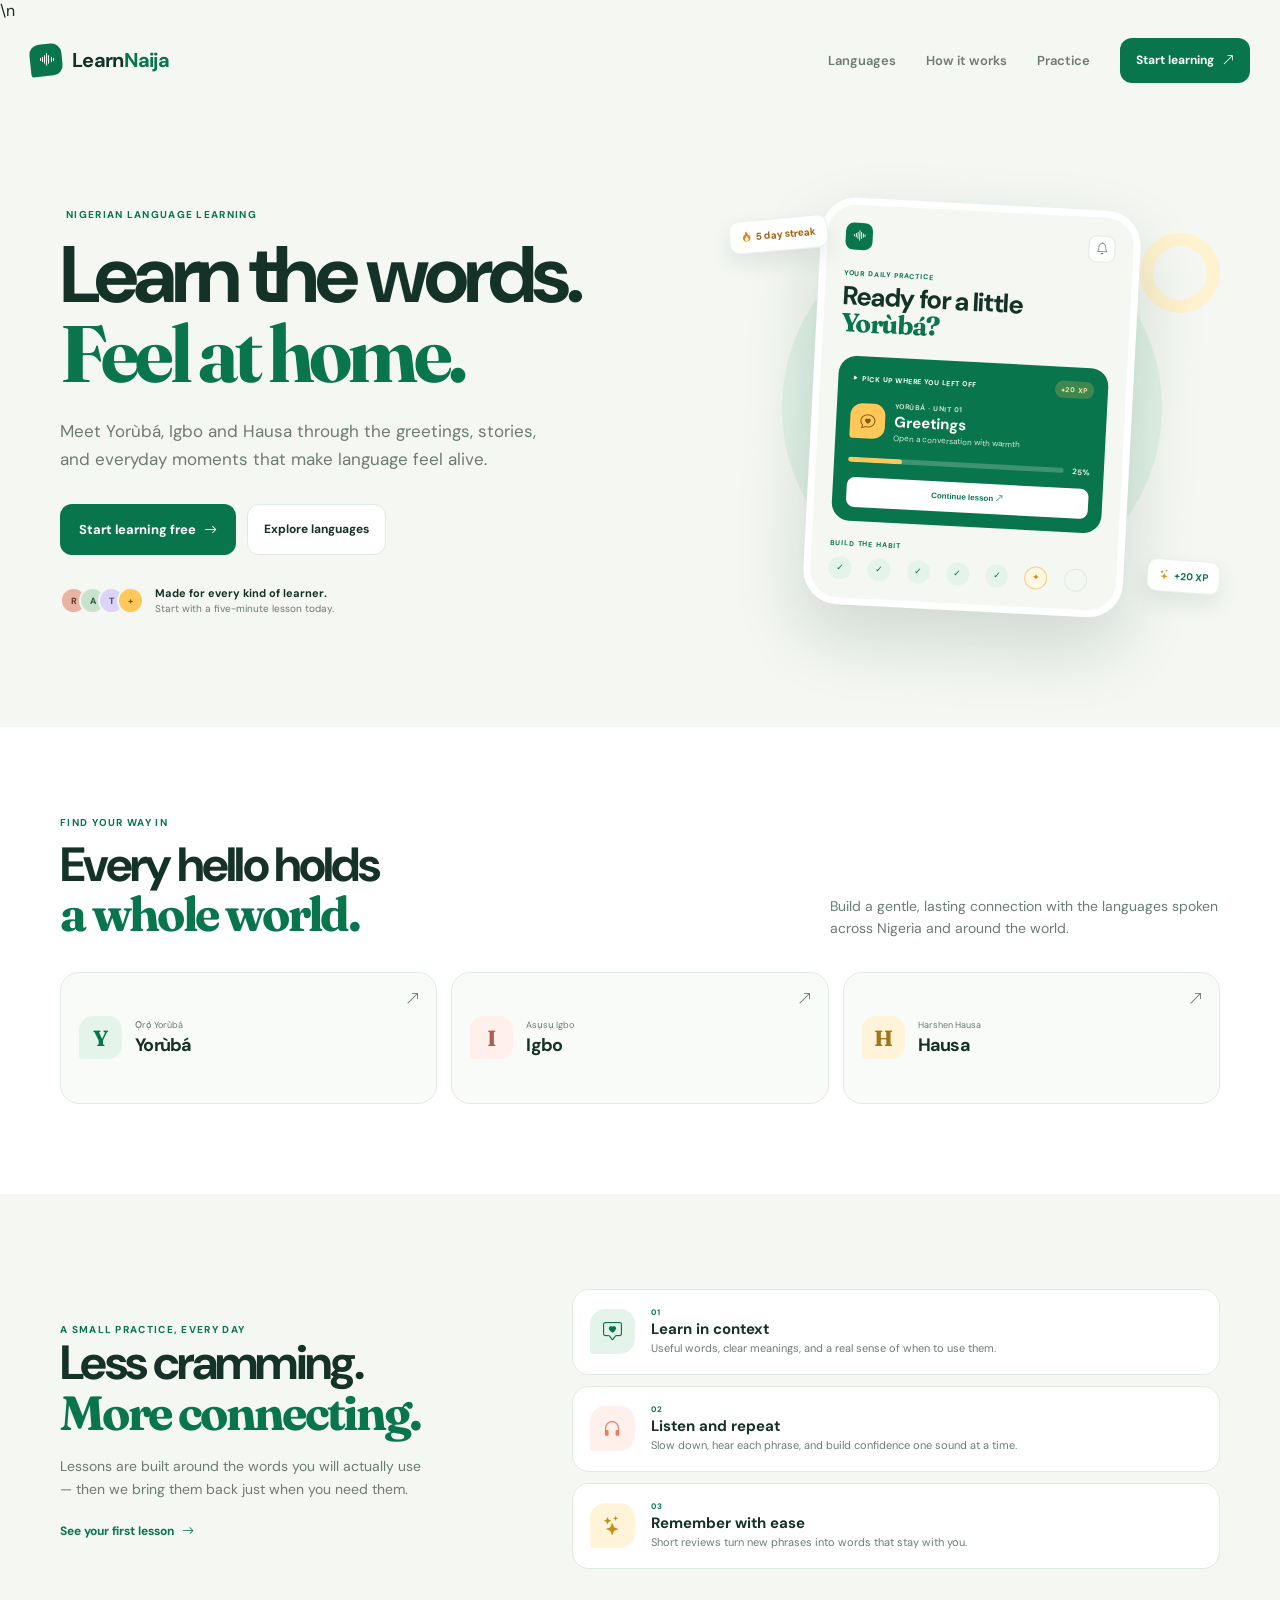
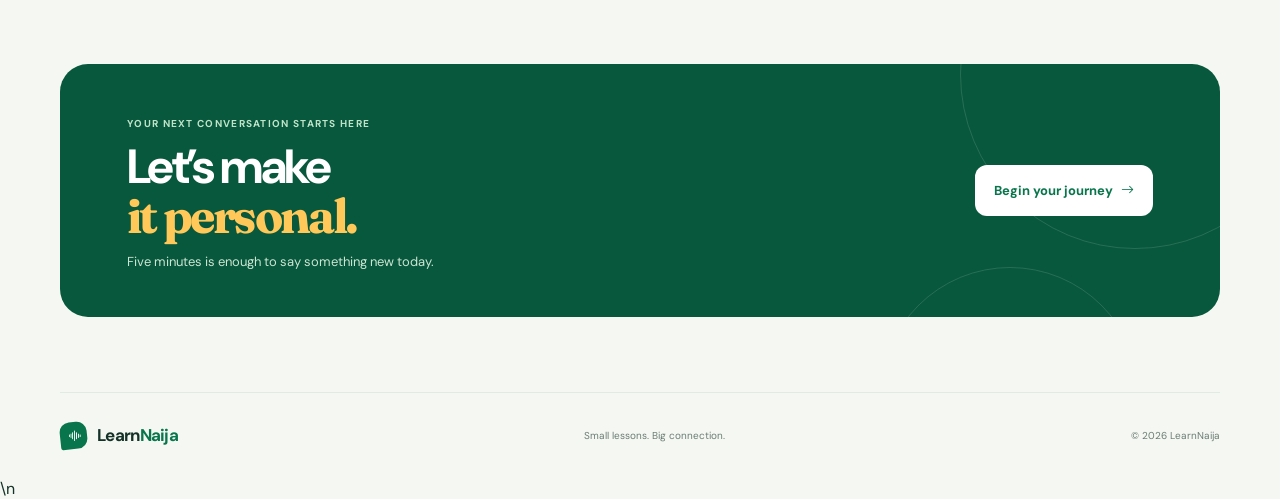
==== commit 2744031f: "Add AI Tutor and PWA entry points to landing page" ====
--- a/index.html
+++ b/index.html
@@ -19,7 +19,7 @@
       rel="stylesheet"
       href="https://cdn.jsdelivr.net/npm/bootstrap-icons@1.11.3/font/bootstrap-icons.min.css"
     />
-    <link rel="stylesheet" href="styles/index.css" />
+    <link rel="stylesheet" href="styles/index.css" />\n    <link rel="manifest" href="manifest.webmanifest" />
   </head>
   <body>
     <header class="landing-nav">
@@ -223,5 +223,5 @@
       <span>© <span id="year"></span> LearnNaija</span>
     </footer>
     <script src="js/index.js"></script>
-  </body>
+  <script>if("serviceWorker" in navigator) navigator.serviceWorker.register("sw.js").catch(()=>{});</script>\n  </body>
 </html>
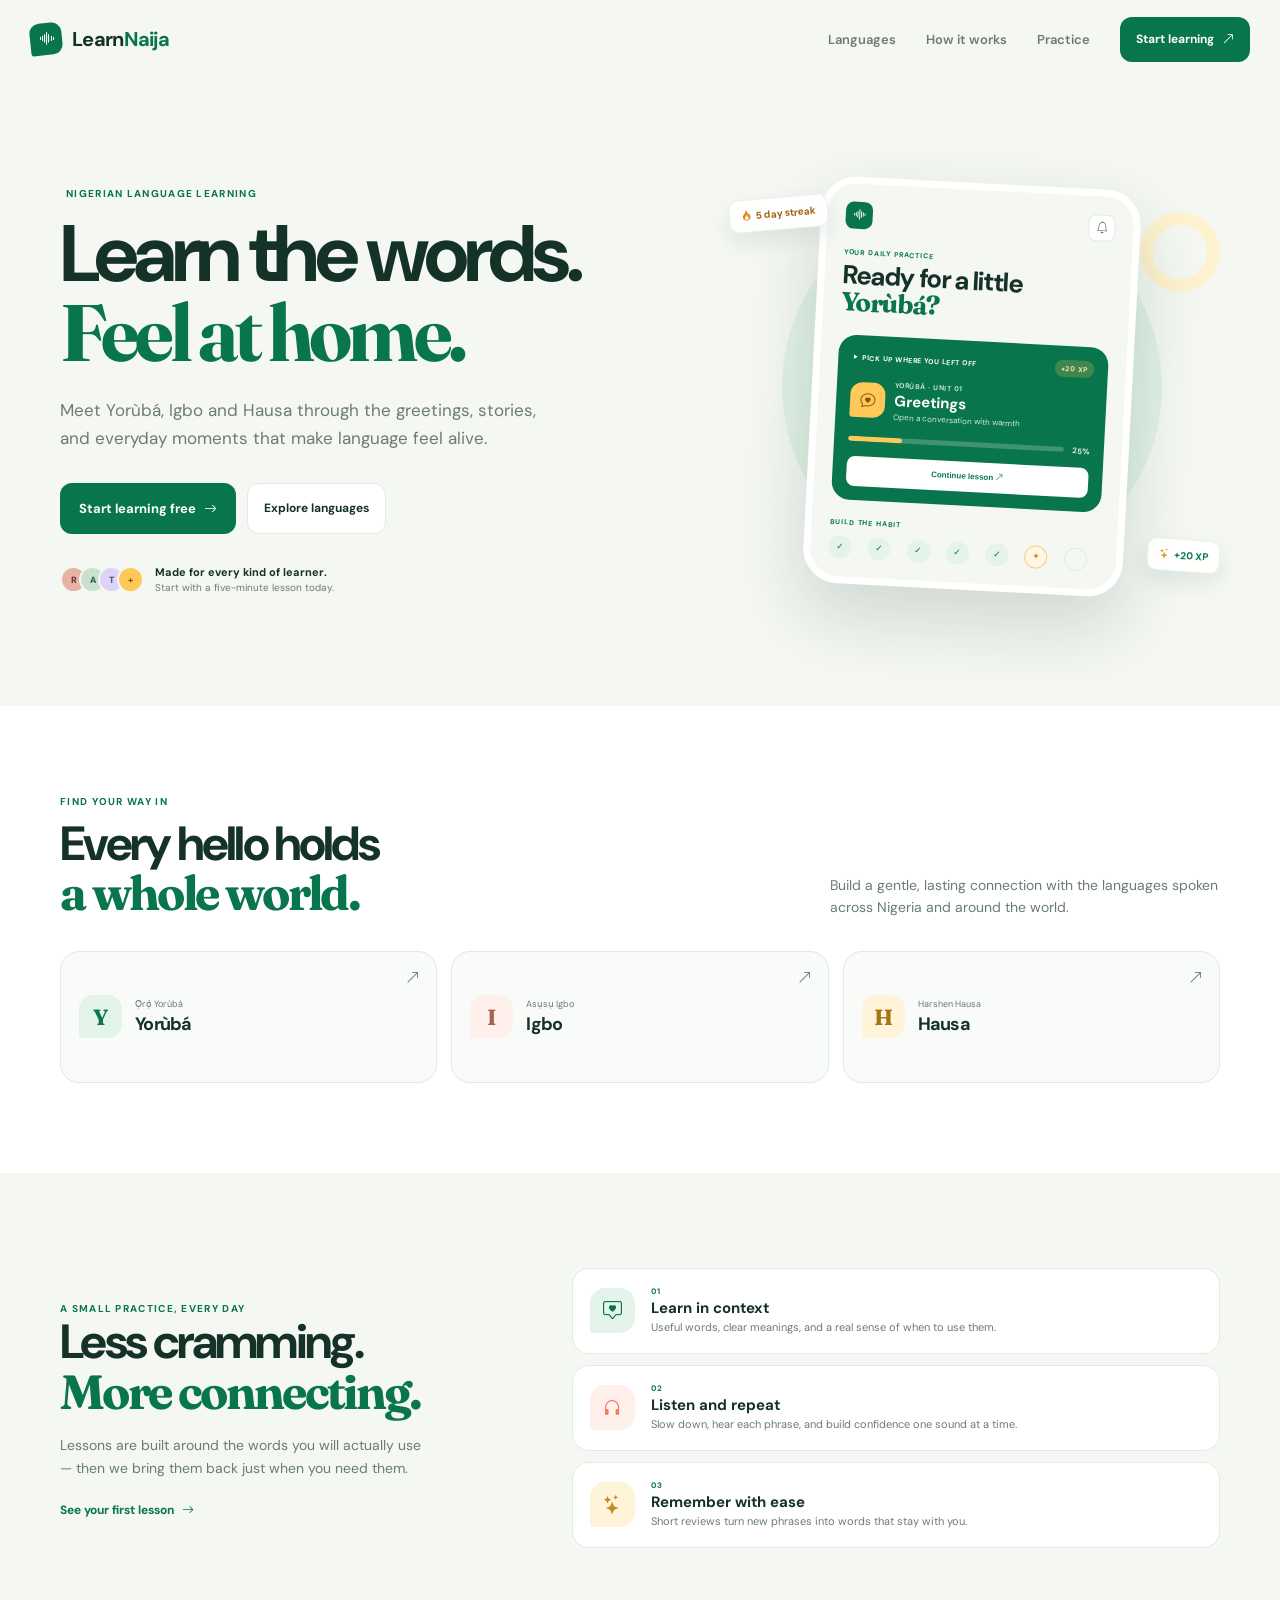
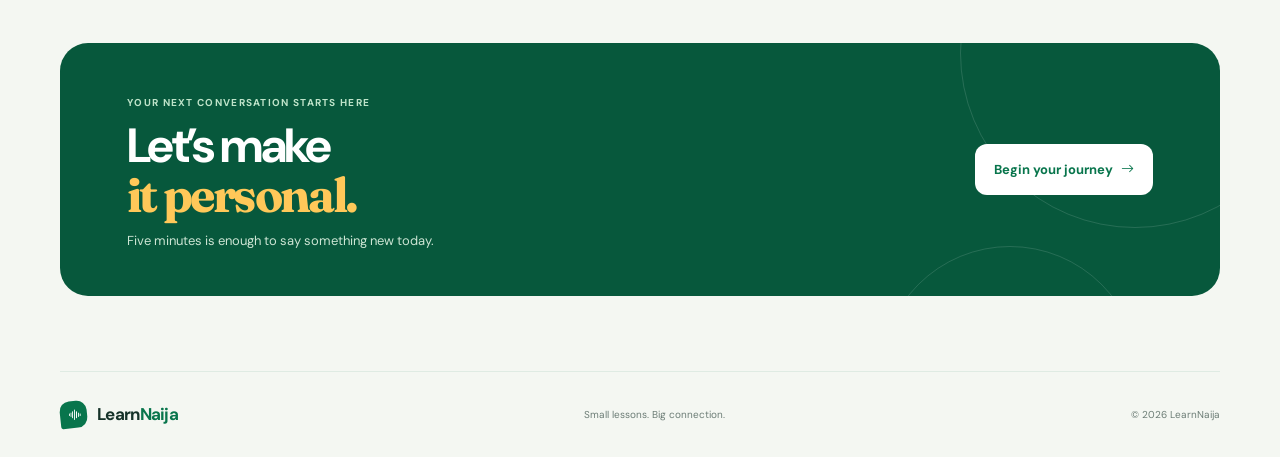
==== commit 377f3a48: "Clean landing page PWA markup" ====
--- a/index.html
+++ b/index.html
@@ -19,7 +19,8 @@
       rel="stylesheet"
       href="https://cdn.jsdelivr.net/npm/bootstrap-icons@1.11.3/font/bootstrap-icons.min.css"
     />
-    <link rel="stylesheet" href="styles/index.css" />\n    <link rel="manifest" href="manifest.webmanifest" />
+    <link rel="stylesheet" href="styles/index.css" />
+    <link rel="manifest" href="manifest.webmanifest" />
   </head>
   <body>
     <header class="landing-nav">
@@ -223,5 +224,6 @@
       <span>© <span id="year"></span> LearnNaija</span>
     </footer>
     <script src="js/index.js"></script>
-  <script>if("serviceWorker" in navigator) navigator.serviceWorker.register("sw.js").catch(()=>{});</script>\n  </body>
+  <script>if("serviceWorker" in navigator) navigator.serviceWorker.register("sw.js").catch(()=>{});</script>
+  </body>
 </html>
